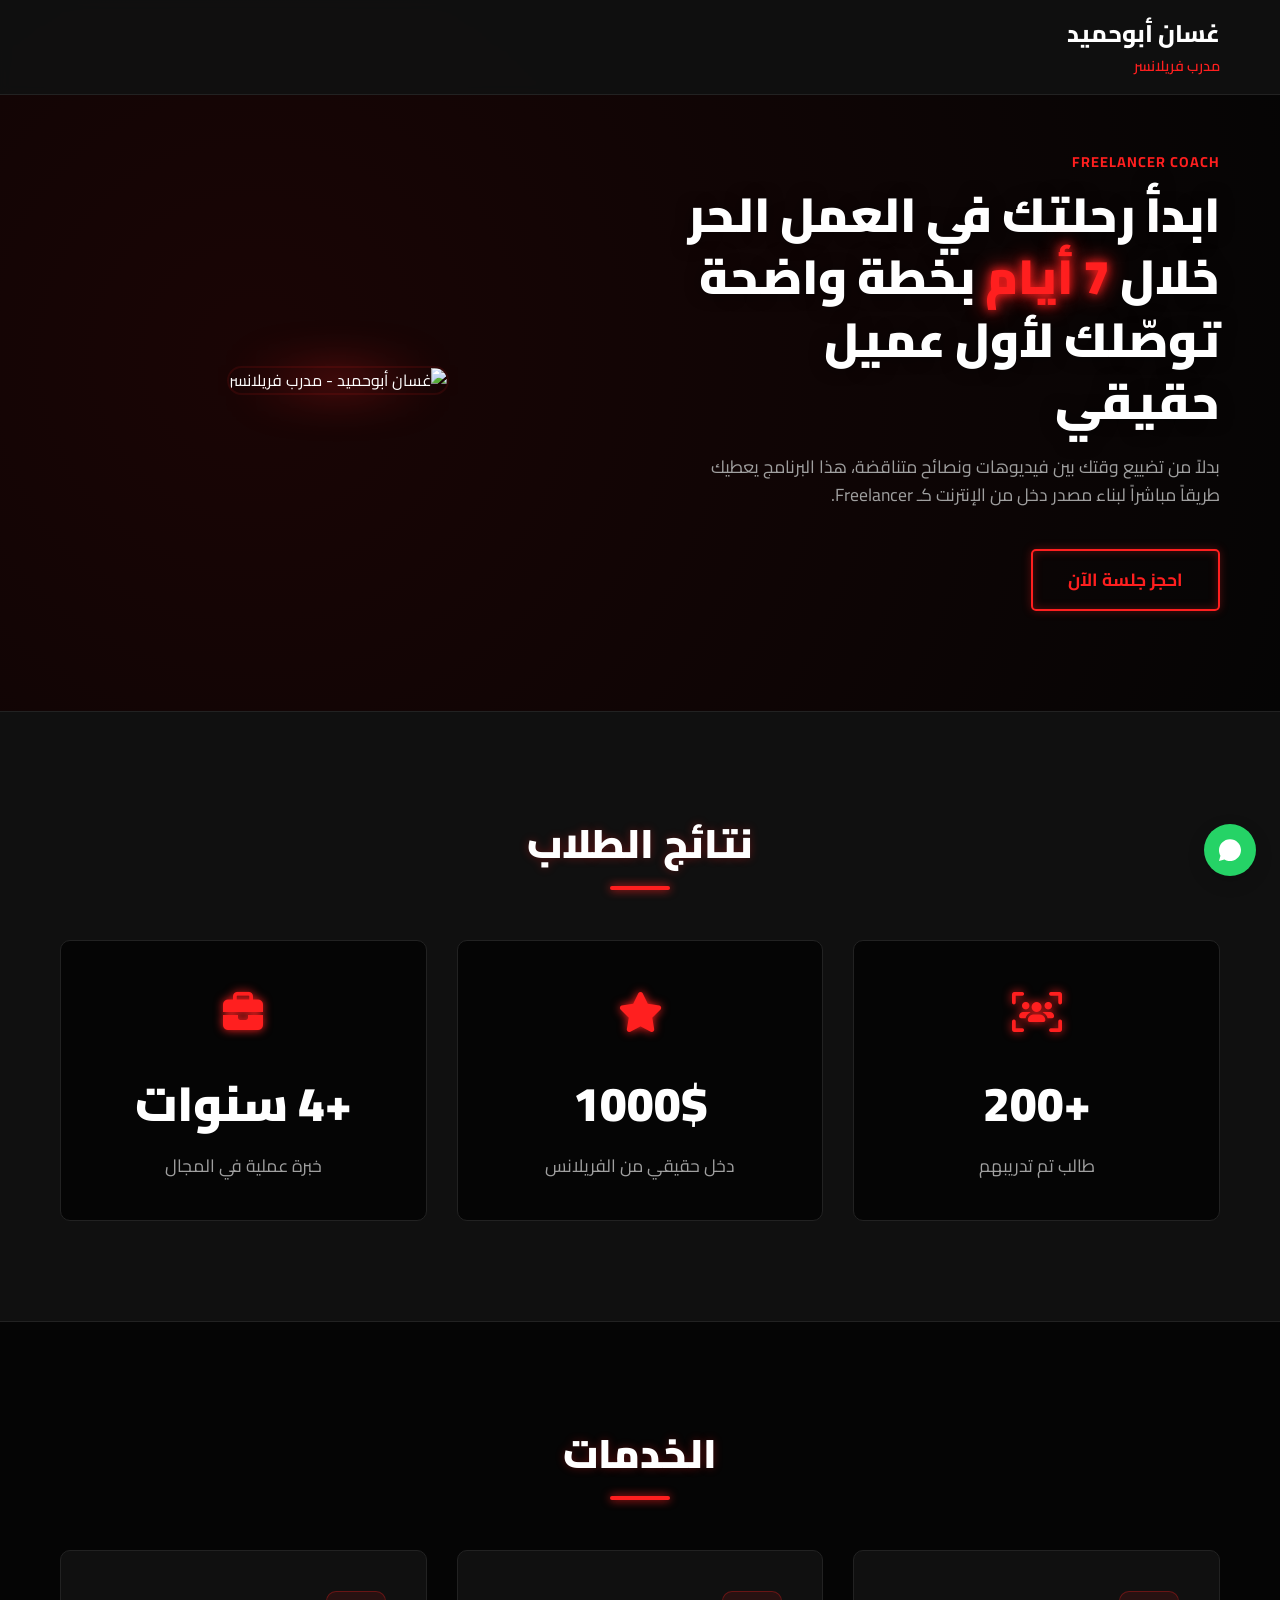
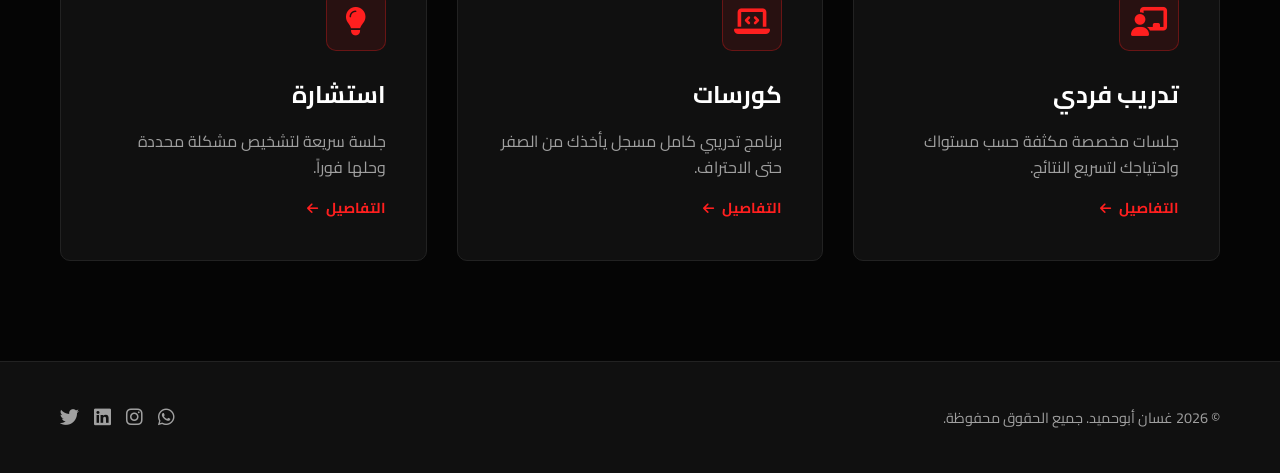
==== index.html @ 311daf60 "Add files via upload" ====
<!DOCTYPE html>
<html lang="ar" dir="rtl">
<head>
    <meta charset="UTF-8">
    <meta name="viewport" content="width=device-width, initial-scale=1.0">
    <title>غسان أبوحميد | مدرب فريلانسر</title>
    
    <link rel="preconnect" href="https://fonts.googleapis.com">
    <link rel="preconnect" href="https://fonts.gstatic.com" crossorigin>
    <link href="https://fonts.googleapis.com/css2?family=Cairo:wght@400;600;700;900&display=swap" rel="stylesheet">
    
    <link rel="stylesheet" href="https://cdnjs.cloudflare.com/ajax/libs/font-awesome/6.5.0/css/all.min.css">
    
    <link rel="stylesheet" href="style.css">
</head>
<body>
<a href="https://wa.me/970595505980?text=مرحبا، بدي استفسر عن خدماتكم" 
   class="whatsapp-float" 
   target="_blank">

   <svg xmlns="http://www.w3.org/2000/svg" viewBox="0 0 32 32" width="22" height="22">
     <path fill="white" d="M16 .396C7.164.396 0 7.56 0 16.396c0 2.885.76 5.59 2.086 7.94L0 32l7.87-2.06a15.9 15.9 0 0 0 8.13 2.22c8.836 0 16-7.164 16-16S24.836.396 16 .396z"/>
   </svg>

</a>
    <header>
        <div class="container">
            <div class="logo">
                <h1>غسان أبوحميد</h1>
                <span>مدرب فريلانسر</span>
            </div>
        </div>
    </header>

    <section class="hero">
        <div class="container hero-wrapper">
            <div class="hero-content">
                <span class="freelancer-tag">Freelancer Coach</span>
                <h2>ابدأ رحلتك في العمل الحر خلال <span class="neon-text">7 أيام</span> بخطة واضحة توصّلك لأول عميل حقيقي</h2>
                <p>بدلاً من تضييع وقتك بين فيديوهات ونصائح متناقضة، هذا البرنامج يعطيك طريقاً مباشراً لبناء مصدر دخل من الإنترنت كـ Freelancer.</p>
                <a href="https://wa.me/970595505980" class="btn-neon">احجز جلسة الآن</a>
            </div>
            <div class="hero-image">
                <img src="images/profile.png" alt="غسان أبوحميد - مدرب فريلانسر">
                <div class="image-glow"></div> </div>
        </div>
    </section>

    <section class="stats">
        <div class="container">
            <h2 class="section-title">نتائج الطلاب</h2>
            
         <a href="results.html">

               <div class="stats-grid">
                <div class="stat-card">
                    <div class="stat-icon"><i class="fas fa-users-viewfinder"></i></div>
                    <h3>+200</h3>
                    <p>طالب تم تدريبهم</p>
                </div>
                <div class="stat-card">
                    <div class="stat-icon"><i class="fas fa-star"></i></div>
                    <h3>1000$</h3>
                    <p>دخل حقيقي من الفريلانس </p>
                </div>
                <div class="stat-card">
                    <div class="stat-icon"><i class="fas fa-briefcase"></i></div>
                    <h3>+4 سنوات</h3> 
                    <p>خبرة عملية في المجال</p>
                </div>
            </div>
         </a>
        </div>
    </section>

  

    <section class="services">
        <div class="container">
            <h2 class="section-title">الخدمات</h2>
            <div class="services-grid">

                <a href="services.html" class="service-card-link">
                    <div class="service-card">
                        <div class="icon-box"><i class="fas fa-chalkboard-user"></i></div>
                        <h3>تدريب فردي</h3>
                        <p>جلسات مخصصة مكثفة حسب مستواك واحتياجك لتسريع النتائج.</p>
                        <span class="read-more">التفاصيل <i class="fas fa-arrow-left"></i></span>
                    </div>
                </a>

                <a href="services.html" class="service-card-link">
                    <div class="service-card">
                        <div class="icon-box"><i class="fas fa-laptop-code"></i></div>
                        <h3>كورسات</h3>
                        <p>برنامج تدريبي كامل مسجل يأخذك من الصفر حتى الاحتراف.</p>
                        <span class="read-more">التفاصيل <i class="fas fa-arrow-left"></i></span>
                    </div>
                </a>

                <a href="services.html" class="service-card-link">
                    <div class="service-card">
                        <div class="icon-box"><i class="fas fa-lightbulb"></i></div>
                        <h3>استشارة</h3>
                        <p>جلسة سريعة لتشخيص مشكلة محددة وحلها فوراً.</p>
                        <span class="read-more">التفاصيل <i class="fas fa-arrow-left"></i></span>
                    </div>
                </a>

            </div>
        </div>
    </section>

    <footer>
        <div class="container footer-wrapper">
            <p>© 2026 غسان أبوحميد. جميع الحقوق محفوظة.</p>
            <div class="social-links">
                <a href="https://wa.me/970595505980" target="_blank"><i class="fab fa-whatsapp"></i></a>
                <a href="https://www.instagram.com/g.abuhmaid01" target="_blank"><i class="fab fa-instagram"></i></a>
                <a href="https://www.linkedin.com/in/ghassan-abu-hmaid-429a9b33a" target="_blank"><i class="fab fa-linkedin"></i></a>
                <a href="https://x.com/g_abuhmaid02" target="_blank"><i class="fab fa-twitter"></i></a>
            </div>
        </div>
    </footer>

</body>
</html>
---- style.css ----
/* --- الإعدادات العامة والمتغيرات --- */
:root {
    /* تم استخراج الألوان مباشرة من صورتك الشخصية */
    --bg-color: #050505;        /* أسود عميق للخلفية */
    --card-bg: #101010;          /* أسود فاتح قليلاً للكروت */
    --text-main: #ffffff;        /* أبيض للنصوص الرئيسية */
    --text-muted: #a0a0a0;       /* رمادي للنصوص الثانوية */
    --neon-red: #ff1f1f;         /* الأحمر النيوني الأساسي للتوهج */
    --neon-red-dim: rgba(255, 31, 31, 0.3); /* أحمر شفاف للتأثيرات الخلفية */
    
    --font-family: 'Cairo', sans-serif;
    --transition: all 0.3s ease;
}

* {
    margin: 0;
    padding: 0;
    box-sizing: border-box;
}

body {
    font-family: var(--font-family);
    background-color: var(--bg-color);
    color: var(--text-main);
    line-height: 1.6;
    direction: rtl;
    overflow-x: hidden;
}

.container {
    max-width: 1200px;
    margin: 0 auto;
    padding: 0 20px;
}

ul { list-style: none; }
a { text-decoration: none; color: inherit; transition: var(--transition); }

/* --- العناوين الرئيسية --- */
.section-title {
    text-align: center;
    font-size: 2.5rem;
    font-weight: 900;
    margin-bottom: 50px;
    position: relative;
    color: var(--text-main);
    text-shadow: 0 0 10px var(--neon-red-dim);
}

.section-title::after {
    content: '';
    display: block;
    width: 60px;
    height: 4px;
    background-color: var(--neon-red);
    margin: 10px auto 0;
    border-radius: 2px;
    box-shadow: 0 0 10px var(--neon-red);
}

/* --- الهيدر (الشريط العلوي) --- */
header {
    background-color: rgba(16, 16, 16, 0.95);
    padding: 15px 0;
    border-bottom: 1px solid #222;
    position: fixed;
    top: 0;
    width: 100%;
    z-index: 1000;
    backdrop-filter: blur(5px);
}

.logo h1 {
    font-size: 1.5rem;
    color: var(--text-main);
    font-weight: 800;
}

.logo span {
    font-size: 0.9rem;
    color: var(--neon-red);
    font-weight: 600;
}

/* --- قسم الهيرو (البطل) --- */
.hero {
    padding: 150px 0 100px; /* مسافة علوية للهيدر الثابت */
    background: radial-gradient(circle at 20% 50%, #1a0505 0%, var(--bg-color) 100%);
    position: relative;
}

/* إضافة تأثير المربعات النيونية الخفية في الخلفية (مثل صورتك) */
.hero::before {
    content: '';
    position: absolute;
    top: 0; left: 0; width: 100%; height: 100%;
    background-image: url('[data-uri]');
    opacity: 0.3;
}

.hero-wrapper {
    display: grid;
    grid-template-columns: 1fr 1fr;
    gap: 50px;
    align-items: center;
}

.freelancer-tag {
    color: var(--neon-red);
    font-weight: 700;
    text-transform: uppercase;
    letter-spacing: 1px;
    font-size: 0.9rem;
    display: block;
    margin-bottom: 10px;
}

.hero-content h2 {
    font-size: 3rem;
    font-weight: 900;
    line-height: 1.3;
    margin-bottom: 20px;
    text-shadow: 0 0 15px rgba(0,0,0,0.5);
}

.neon-text {
    color: var(--neon-red);
    text-shadow: 0 0 10px var(--neon-red), 0 0 20px var(--neon-red);
}

.hero-content p {
    font-size: 1.1rem;
    color: var(--text-muted);
    margin-bottom: 40px;
    max-width: 550px;
}

/* زر النيون القوي */
.btn-neon {
    display: inline-block;
    padding: 15px 35px;
    background-color: transparent;
    color: var(--neon-red);
    border: 2px solid var(--neon-red);
    border-radius: 5px;
    font-weight: 700;
    font-size: 1.1rem;
    text-transform: uppercase;
    box-shadow: 0 0 10px var(--neon-red-dim), inset 0 0 10px var(--neon-red-dim);
}

.btn-neon:hover {
    background-color: var(--neon-red);
    color: var(--bg-color);
    box-shadow: 0 0 30px var(--neon-red), 0 0 60px var(--neon-red);
    transform: translateY(-2px);
}

/* تأثير الصورة */
.hero-image {
    position: relative;
    justify-self: center;
}

.hero-image img {
    max-width: 400px;
    width: 100%;
    border-radius: 15px;
    position: relative;
    z-index: 2;
    /* إضافة حدود نيون خفيفة جداً حول الصورة */
    border: 2px solid rgba(255, 31, 31, 0.1);
}

.image-glow {
    position: absolute;
    top: 50%; left: 50%;
    transform: translate(-50%, -50%);
    width: 120%; height: 120%;
    background: radial-gradient(circle, var(--neon-red-dim) 0%, rgba(0,0,0,0) 70%);
    z-index: 1;
    filter: blur(20px);
}

/* --- قسم الإحصائيات (النتائج) --- */
.stats {
    padding: 100px 0;
    background-color: var(--card-bg);
    border-top: 1px solid #222;
    border-bottom: 1px solid #222;
}

.stats-grid {
    display: grid;
    grid-template-columns: repeat(auto-fit, minmax(280px, 1fr));
    gap: 30px;
}

.stat-card {
    background-color: var(--bg-color);
    padding: 40px;
    border-radius: 10px;
    text-align: center;
    border: 1px solid #222;
    transition: var(--transition);
}

.stat-card:hover {
    border-color: var(--neon-red);
    box-shadow: 0 0 20px var(--neon-red-dim);
    transform: translateY(-5px);
}

.stat-icon {
    font-size: 2.5rem;
    color: var(--neon-red);
    margin-bottom: 20px;
    text-shadow: 0 0 10px var(--neon-red);
}

.stat-card h3 {
    font-size: 3rem;
    font-weight: 900;
    color: var(--text-main);
    margin-bottom: 10px;
}

.stat-card p {
    font-size: 1.1rem;
    color: var(--text-muted);
}

/* --- قسم الخدمات --- */
.services {
    padding: 100px 0;
}

.services-grid {
    display: grid;
    grid-template-columns: repeat(auto-fit, minmax(300px, 1fr));
    gap: 30px;
}

.service-card {
    background-color: var(--card-bg);
    padding: 40px;
    border-radius: 10px;
    border: 1px solid #222;
    transition: var(--transition);
}

.service-card:hover {
    background-color: #151515;
    border-color: rgba(255, 31, 31, 0.5);
    box-shadow: 0 10px 30px rgba(0,0,0,0.5);
}

.icon-box {
    width: 60px; height: 60px;
    background-color: rgba(255, 31, 31, 0.1);
    border-radius: 10px;
    display: flex; align-items: center; justify-content: center;
    margin-bottom: 25px;
    border: 1px solid var(--neon-red-dim);
}

.icon-box i {
    font-size: 1.8rem;
    color: var(--neon-red);
}

.service-card h3 {
    font-size: 1.5rem;
    font-weight: 700;
    margin-bottom: 15px;
}

.service-card p {
    color: var(--text-muted);
    font-size: 1rem;
}

/* --- الفوتر (التذييل) --- */
footer {
    padding: 40px 0;
    border-top: 1px solid #222;
    background-color: var(--card-bg);
}

.footer-wrapper {
    display: flex;
    justify-content: space-between;
    align-items: center;
    flex-wrap: wrap;
    gap: 20px;
}

footer p {
    color: var(--text-muted);
    font-size: 0.9rem;
}

.social-links {
    display: flex;
    gap: 15px;
}

.social-links a {
    font-size: 1.2rem;
    color: var(--text-muted);
}

.social-links a:hover {
    color: var(--neon-red);
    text-shadow: 0 0 10px var(--neon-red);
    transform: scale(1.1);
}

/* --- التجاوب مع الشاشات (Responsive) --- */
@media (max-width: 992px) {
    .hero-content h2 { font-size: 2.5rem; }
}

@media (max-width: 768px) {
    .hero-wrapper {
        grid-template-columns: 1fr;
        text-align: center;
    }
    
    .hero-image {
        order: -1; /* الصورة تظهر أولاً على الموبايل */
        margin-bottom: 30px;
    }
    
    .hero-image img {
        max-width: 300px;
    }
    
    .hero-content p {
        margin-left: auto;
        margin-right: auto;
    }
    
    .section-title { font-size: 2rem; }
    
    .footer-wrapper {
        justify-content: center;
        text-align: center;
    }
}

/* =========================================
   تنسيقات إضافية للصفحات الداخلية (نتائج والخدمات)
   ========================================= */

/* رأس الصفحة الداخلي (Inner Page Header) */
.inner-page-header {
    padding: 150px 0 60px; /* مسافة علوية للهيدر الثابت */
    background: radial-gradient(circle at 50% -20%, #2a0505 0%, var(--bg-color) 70%);
    text-align: center;
    border-bottom: 1px solid #222;
}

.inner-page-header h2 {
    font-size: 3rem;
    font-weight: 900;
    color: var(--text-main);
    text-shadow: 0 0 15px var(--neon-red-dim);
    margin-bottom: 10px;
}

.inner-page-header .subtitle {
    font-size: 1.2rem;
    color: var(--text-muted);
    max-width: 600px;
    margin: 0 auto;
}

/* قسم المحتوى العام */
.content-section {
    padding: 80px 0;
}

/* تنسيق عام للكروت في الصفحات الداخلية */
.dark-card {
    background-color: var(--card-bg);
    border: 1px solid #222;
    border-radius: 10px;
    padding: 30px;
    transition: var(--transition);
}

.dark-card:hover {
    border-color: var(--neon-red-dim);
    box-shadow: 0 10px 30px rgba(255, 31, 31, 0.1);
}

/* تنسيق العناوين الفرعية داخل الكروت */
.card-title-neon {
    font-size: 1.8rem;
    color: var(--text-main);
    margin-bottom: 15px;
    font-weight: 800;
}

.card-title-neon span {
    color: var(--neon-red);
}

/* تنسيق القوائم النيونية */
.neon-list {
    list-style: none;
    padding: 0;
}

.neon-list li {
    position: relative;
    padding-right: 30px;
    margin-bottom: 12px;
    color: var(--text-muted);
    font-size: 1rem;
}

.neon-list li::before {
    content: '\f105'; /* أيقونة سهم FontAwesome */
    font-family: 'Font Awesome 6 Free';
    font-weight: 900;
    position: absolute;
    right: 0;
    top: 0;
    color: var(--neon-red);
    text-shadow: 0 0 5px var(--neon-red);
}

/* تنسيق أزرار الاتصال داخل الكروت */
.card-action {
    margin-top: 30px;
    text-align: center;
}

.btn-card {
    display: inline-block;
    padding: 12px 25px;
    background-color: rgba(255, 31, 31, 0.05);
    color: var(--text-main);
    border: 1px solid var(--neon-red-dim);
    border-radius: 5px;
    font-weight: 700;
}

.btn-card:hover {
    background-color: var(--neon-red);
    color: var(--bg-color);
    box-shadow: 0 0 20px var(--neon-red);
}

/* =========================================
   تجاوب الصفحات الداخلية للموبايل
   ========================================= */
@media (max-width: 768px) {
    .inner-page-header h2 { font-size: 2.2rem; }
    .inner-page-header .subtitle { font-size: 1rem; }
}

/* تنسيق الرابط حول كروت الخدمات */
.service-card-link {
    text-decoration: none;
    color: inherit;
    display: block;
}

/* تنسيق "التفاصيل" داخل الكرت */
.read-more {
    display: inline-block;
    color: var(--neon-red);
    font-size: 0.9rem;
    font-weight: 700;
    margin-top: 15px;
    transition: var(--transition);
}

.read-more i {
    font-size: 0.8rem;
    margin-right: 5px;
}

.service-card:hover .read-more i {
    transform: translateX(-5px);
}

.whatsapp-float {
  position: fixed;
  bottom: 24px;
  right: 24px;
  width: 52px;
  height: 52px;
  background-color: #25D366;
  border-radius: 50%;
  display: flex;
  align-items: center;
  justify-content: center;
  box-shadow: 0 6px 18px rgba(0,0,0,0.15);
  z-index: 999;
  transition: all 0.25s ease;
}

.whatsapp-float:hover {
  transform: translateY(-3px);
  background-color: #1ebe5d;
  box-shadow: 0 10px 25px rgba(0,0,0,0.2);
}
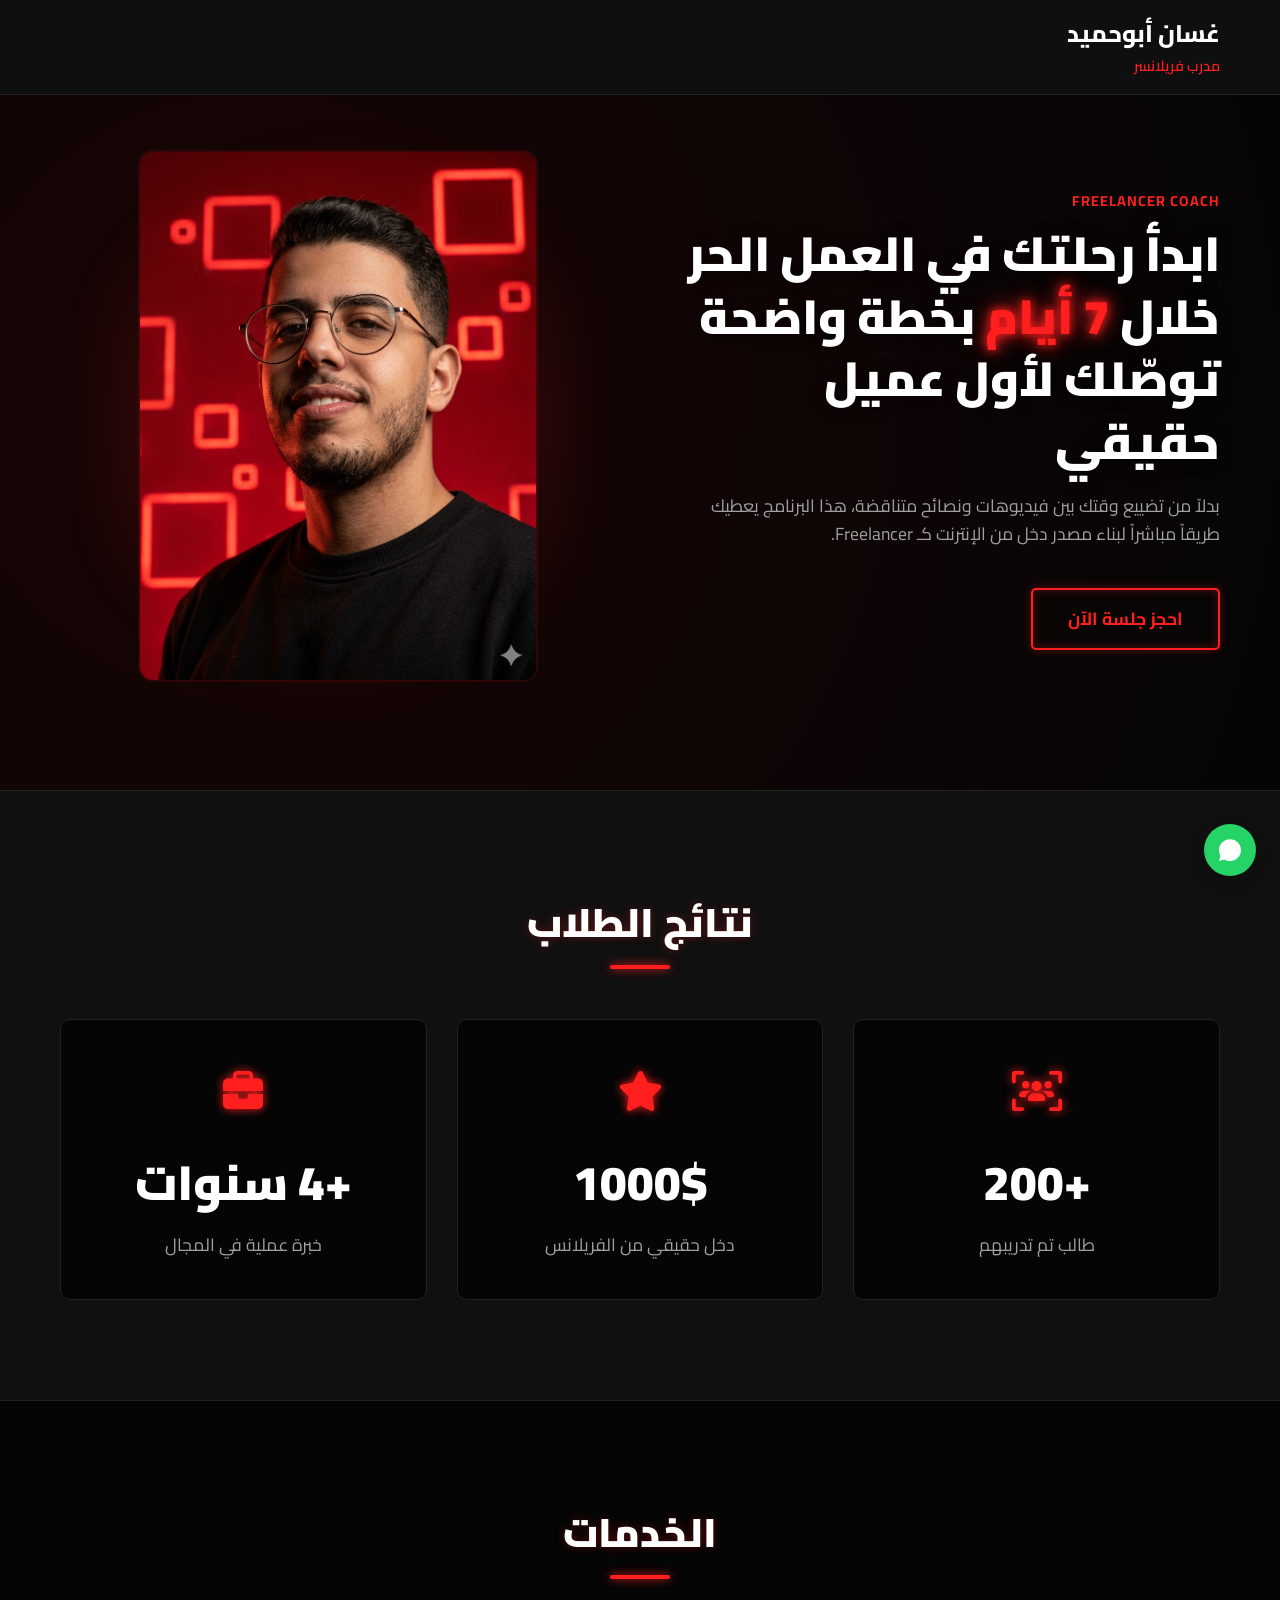
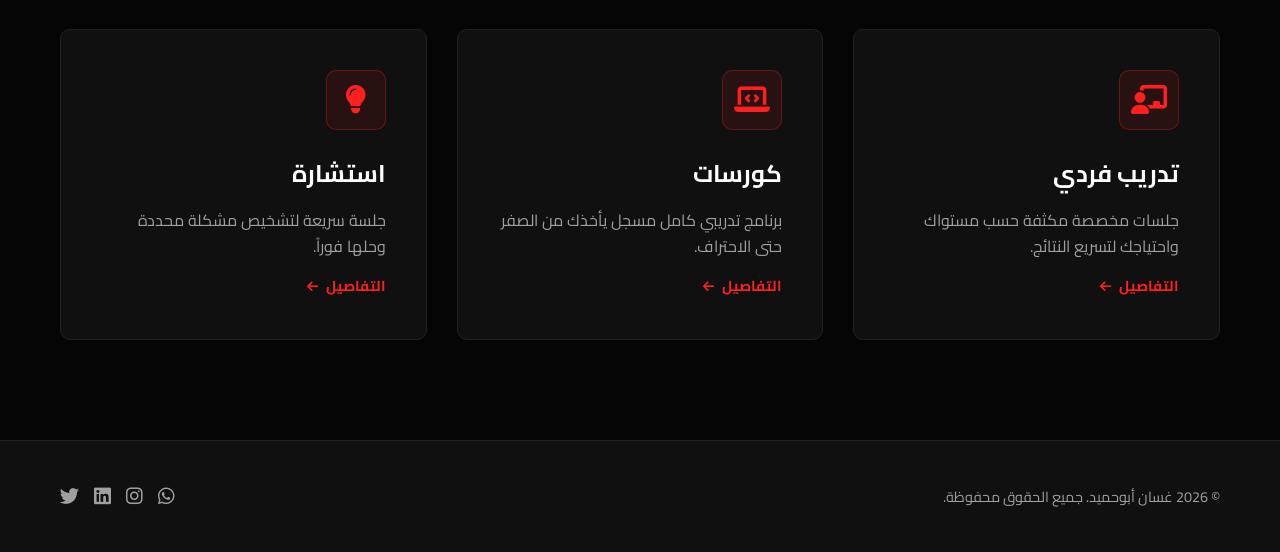
==== commit 1a1198ca: "Add files via upload" ====
--- a/index.html
+++ b/index.html
@@ -41,7 +41,7 @@
                 <a href="https://wa.me/970595505980" class="btn-neon">احجز جلسة الآن</a>
             </div>
             <div class="hero-image">
-                <img src="images/profile.png" alt="غسان أبوحميد - مدرب فريلانسر">
+                <img src="profile.png" alt="غسان أبوحميد - مدرب فريلانسر">
                 <div class="image-glow"></div> </div>
         </div>
     </section>
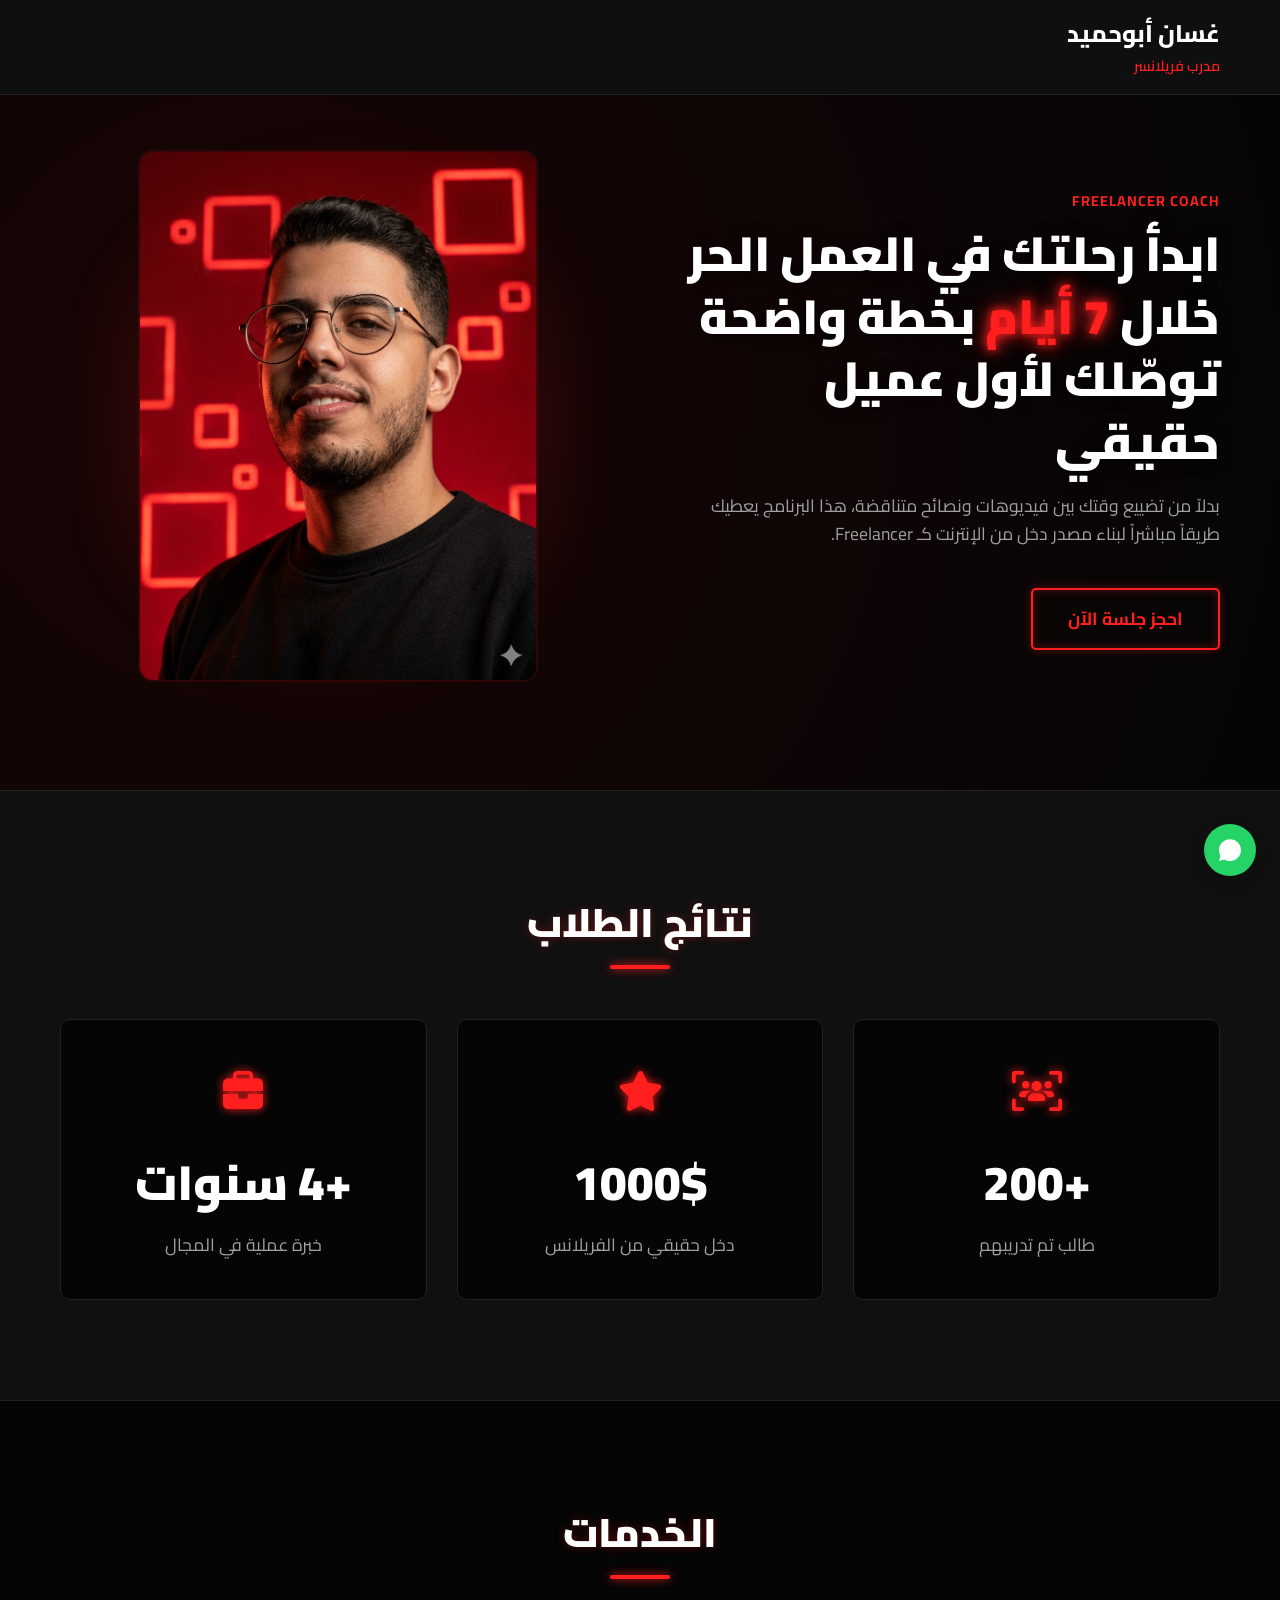
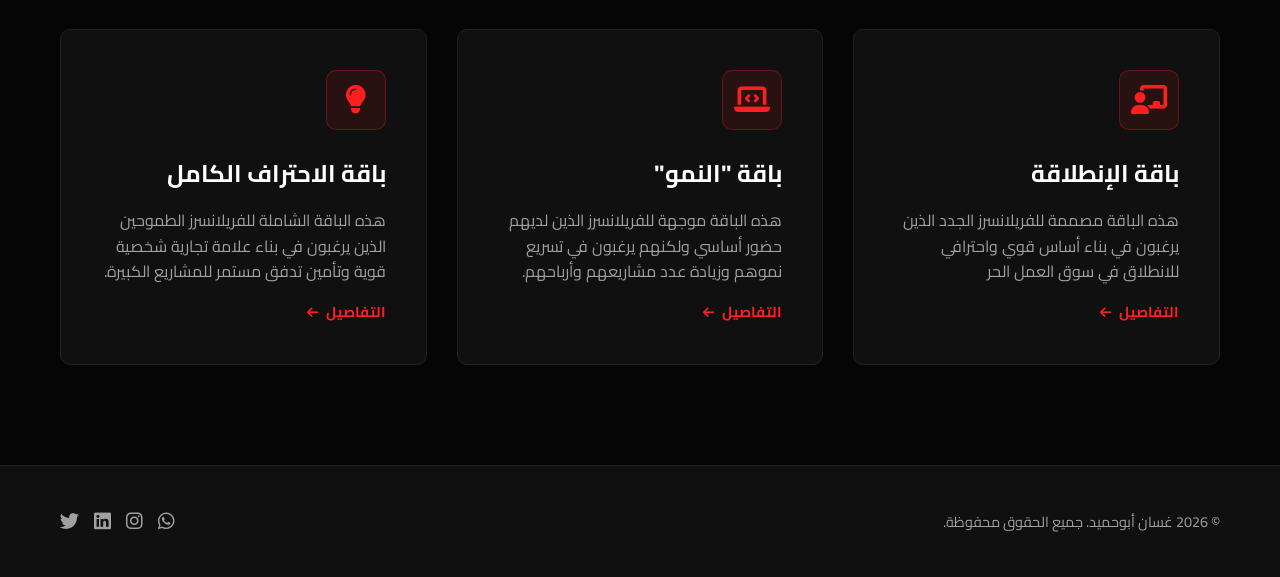
==== commit 84e61cc3: "Add files via upload" ====
--- a/index.html
+++ b/index.html
@@ -83,8 +83,10 @@
                 <a href="services.html" class="service-card-link">
                     <div class="service-card">
                         <div class="icon-box"><i class="fas fa-chalkboard-user"></i></div>
-                        <h3>تدريب فردي</h3>
-                        <p>جلسات مخصصة مكثفة حسب مستواك واحتياجك لتسريع النتائج.</p>
+                        <h3>باقة الإنطلاقة</h3>
+                        <p>
+                            هذه الباقة مصممة للفريلانسرز الجدد الذين يرغبون في بناء أساس قوي واحترافي للانطلاق في سوق العمل الحر
+                        </p>
                         <span class="read-more">التفاصيل <i class="fas fa-arrow-left"></i></span>
                     </div>
                 </a>
@@ -92,8 +94,8 @@
                 <a href="services.html" class="service-card-link">
                     <div class="service-card">
                         <div class="icon-box"><i class="fas fa-laptop-code"></i></div>
-                        <h3>كورسات</h3>
-                        <p>برنامج تدريبي كامل مسجل يأخذك من الصفر حتى الاحتراف.</p>
+                        <h3>باقة "النمو" </h3>
+                        <p>هذه الباقة موجهة للفريلانسرز الذين لديهم حضور أساسي ولكنهم يرغبون في تسريع نموهم وزيادة عدد مشاريعهم وأرباحهم.</p>
                         <span class="read-more">التفاصيل <i class="fas fa-arrow-left"></i></span>
                     </div>
                 </a>
@@ -101,8 +103,8 @@
                 <a href="services.html" class="service-card-link">
                     <div class="service-card">
                         <div class="icon-box"><i class="fas fa-lightbulb"></i></div>
-                        <h3>استشارة</h3>
-                        <p>جلسة سريعة لتشخيص مشكلة محددة وحلها فوراً.</p>
+                        <h3>باقة الاحتراف الكامل </h3>
+                        <p>هذه الباقة الشاملة للفريلانسرز الطموحين الذين يرغبون في بناء علامة تجارية شخصية قوية وتأمين تدفق مستمر للمشاريع الكبيرة.</p>
                         <span class="read-more">التفاصيل <i class="fas fa-arrow-left"></i></span>
                     </div>
                 </a>
--- a/style.css
+++ b/style.css
@@ -508,4 +508,293 @@
   transform: translateY(-3px);
   background-color: #1ebe5d;
   box-shadow: 0 10px 25px rgba(0,0,0,0.2);
-}+}
+
+        :root {
+            --input-bg: #1a1a1a;
+            --input-border: #333;
+            --paypal-color: #0070ba; /* لون باي بال الرسمي */
+        }
+
+        .checkout-section {
+            padding: 150px 0 100px; /* مسافة علوية للهيدر الثابت */
+            background: radial-gradient(circle at 50% 50%, #2a0505 0%, var(--bg-color) 100%);
+        }
+
+        .checkout-grid {
+            display: grid;
+            grid-template-columns: 1fr 1.5fr; /* ملخص الطلب أصغر من نموذج الدفع */
+            gap: 40px;
+            align-items: start;
+        }
+
+        /* ستايل الكروت المظلمة */
+        .checkout-card {
+            background-color: var(--card-bg);
+            border: 1px solid #222;
+            border-radius: 15px;
+            padding: 30px;
+            transition: var(--transition);
+            position: relative;
+            overflow: hidden;
+        }
+
+        .checkout-card:hover {
+            border-color: rgba(255, 31, 31, 0.3);
+            box-shadow: 0 10px 40px rgba(0, 0, 0, 0.6);
+        }
+
+        .card-header {
+            display: flex;
+            align-items: center;
+            gap: 15px;
+            margin-bottom: 25px;
+            border-bottom: 1px solid #222;
+            padding-bottom: 15px;
+        }
+
+        .card-header i {
+            font-size: 1.5rem;
+            color: var(--neon-red);
+            text-shadow: 0 0 10px var(--neon-red);
+        }
+
+        .card-header h3 {
+            font-size: 1.6rem;
+            font-weight: 800;
+            color: var(--text-main);
+        }
+
+        /* --- ملخص الطلب --- */
+        .price-details {
+            list-style: none;
+            padding: 0;
+            margin-bottom: 20px;
+        }
+
+        .price-details li {
+            display: flex;
+            justify-content: space-between;
+            padding: 10px 0;
+            border-bottom: 1px solid #222;
+            color: var(--text-muted);
+        }
+
+        .price-details li.total {
+            border-bottom: none;
+            font-weight: 800;
+            font-size: 1.4rem;
+            color: var(--text-main);
+            padding-top: 15px;
+        }
+
+        .price-details li.total .price-amount {
+            color: var(--neon-red);
+            text-shadow: 0 0 10px var(--neon-red);
+        }
+
+        /* --- نموذج الدفع الديناميكي --- */
+        
+        /* تنسيق حقول الإدخال النصية */
+        .payment-form .form-group {
+            margin-bottom: 20px;
+        }
+
+        .payment-form label.field-label {
+            display: block;
+            color: var(--text-main);
+            margin-bottom: 8px;
+            font-weight: 600;
+            font-size: 0.95rem;
+        }
+
+        /* تنسيق حاوية خيارات طرق الدفع (Radio Buttons) */
+        .payment-methods-fixed {
+            display: flex;
+            flex-direction: column;
+            gap: 15px;
+            margin-bottom: 30px;
+            padding: 20px;
+            background-color: rgba(255,255,255,0.02);
+            border-radius: 8px;
+            border: 1px solid #222;
+        }
+
+        /* تنسيق خيار الدفع الفردي كليبل قابل للضغط */
+        .method-option-fixed {
+            display: flex;
+            align-items: center;
+            justify-content: space-between;
+            padding: 15px;
+            background-color: var(--input-bg);
+            border: 1px solid var(--input-border);
+            border-radius: 8px;
+            cursor: pointer;
+            transition: var(--transition);
+            position: relative;
+        }
+
+        .method-option-fixed:hover {
+            border-color: rgba(255, 31, 31, 0.3);
+            background-color: rgba(255,255,255,0.03);
+        }
+
+        /* تنسيق زر الراديو النيوني */
+        .method-option-fixed input[type="radio"] {
+            appearance: none; /* إخفاء الشكل الافتراضي */
+            width: 20px;
+            height: 20px;
+            border: 2px solid #555;
+            border-radius: 50%;
+            background-color: transparent;
+            cursor: pointer;
+            position: relative;
+            transition: var(--transition);
+            margin-left: 15px; /* مسافة لليمين للنص */
+        }
+
+        /* شكل الراديو عند الاختيار */
+        .method-option-fixed input[type="radio"]:checked {
+            border-color: var(--neon-red);
+            box-shadow: 0 0 10px var(--neon-red);
+        }
+
+        .method-option-fixed input[type="radio"]:checked::after {
+            content: '';
+            position: absolute;
+            top: 50%;
+            left: 50%;
+            transform: translate(-50%, -50%);
+            width: 10px;
+            height: 10px;
+            background-color: var(--neon-red);
+            border-radius: 50%;
+            box-shadow: 0 0 5px var(--neon-red);
+        }
+
+        /* تغيير ستايل الخيار بالكامل عند الاختيار */
+        .method-option-fixed.active-method {
+            border-color: var(--neon-red);
+            box-shadow: 0 0 15px rgba(255, 31, 31, 0.15);
+            background-color: rgba(255, 31, 31, 0.02);
+        }
+        
+        /* تلوين أيقونة باي بال عند الاختيار */
+        .method-option-fixed.active-method .fa-cc-paypal {
+            color: var(--paypal-color);
+            text-shadow: 0 0 10px rgba(0, 112, 186, 0.4);
+        }
+
+        .method-main {
+            display: flex;
+            align-items: center;
+            color: var(--text-main);
+            font-weight: 700;
+            font-size: 1.1rem;
+        }
+
+        .method-icons {
+            display: flex;
+            gap: 10px;
+            font-size: 1.8rem;
+            color: var(--text-muted);
+        }
+
+        /* --- حاويات الحقول القابلة للتبديل --- */
+        .dynamic-fields-container {
+            display: none; /* مخفي افتراضياً */
+            animation: fadeIn 0.4s ease; /* تأثير ظهور بسيط */
+        }
+
+        .dynamic-fields-container.active-fields {
+            display: block; /* ظاهر عند النشاط */
+        }
+
+        @keyframes fadeIn {
+            from { opacity: 0; transform: translateY(10px); }
+            to { opacity: 1; transform: translateY(0); }
+        }
+
+        /* تنسيق حقول الإدخال */
+        .payment-form .input-wrapper {
+            position: relative;
+        }
+
+        .payment-form .input-wrapper i {
+            position: absolute;
+            right: 15px;
+            top: 50%;
+            transform: translateY(-50%);
+            color: #555;
+            transition: var(--transition);
+        }
+
+        .payment-form input[type="text"],
+        .payment-form input[type="email"] {
+            width: 100%;
+            padding: 12px 45px 12px 15px; /* مسافة لليمين للأيقونة */
+            background-color: var(--input-bg);
+            border: 1px solid var(--input-border);
+            border-radius: 5px;
+            color: var(--text-main);
+            font-family: var(--font-family);
+            font-size: 1rem;
+            transition: var(--transition);
+        }
+
+        .payment-form input:focus {
+            outline: none;
+            border-color: var(--neon-red);
+            box-shadow: 0 0 10px rgba(255, 31, 31, 0.2);
+        }
+
+        .payment-form input:focus + i {
+            color: var(--neon-red);
+        }
+
+        /* تفاصيل البطاقة (تاريخ، رمز) */
+        .card-extra-details {
+            display: grid;
+            grid-template-columns: 1fr 1fr;
+            gap: 20px;
+        }
+
+        /* زر الدفع النيوني القوي */
+        .btn-pay-final {
+            width: 100%;
+            padding: 18px;
+            background-color: transparent;
+            color: var(--neon-red);
+            border: 2px solid var(--neon-red);
+            border-radius: 5px;
+            font-weight: 700;
+            font-size: 1.3rem;
+            cursor: pointer;
+            font-family: var(--font-family);
+            text-transform: uppercase;
+            box-shadow: 0 0 15px var(--neon-red-dim), inset 0 0 10px var(--neon-red-dim);
+            transition: var(--transition);
+            display: flex;
+            align-items: center;
+            justify-content: center;
+            gap: 12px;
+            margin-top: 10px;
+        }
+
+        .btn-pay-final:hover {
+            background-color: var(--neon-red);
+            color: var(--bg-color);
+            box-shadow: 0 0 30px var(--neon-red), 0 0 60px var(--neon-red);
+            transform: translateY(-3px);
+        }
+
+        /* التجاوب */
+        @media (max-width: 992px) {
+            .checkout-grid {
+                grid-template-columns: 1fr;
+            }
+            .order-summary {
+                order: -1;
+            }
+        }
+    
